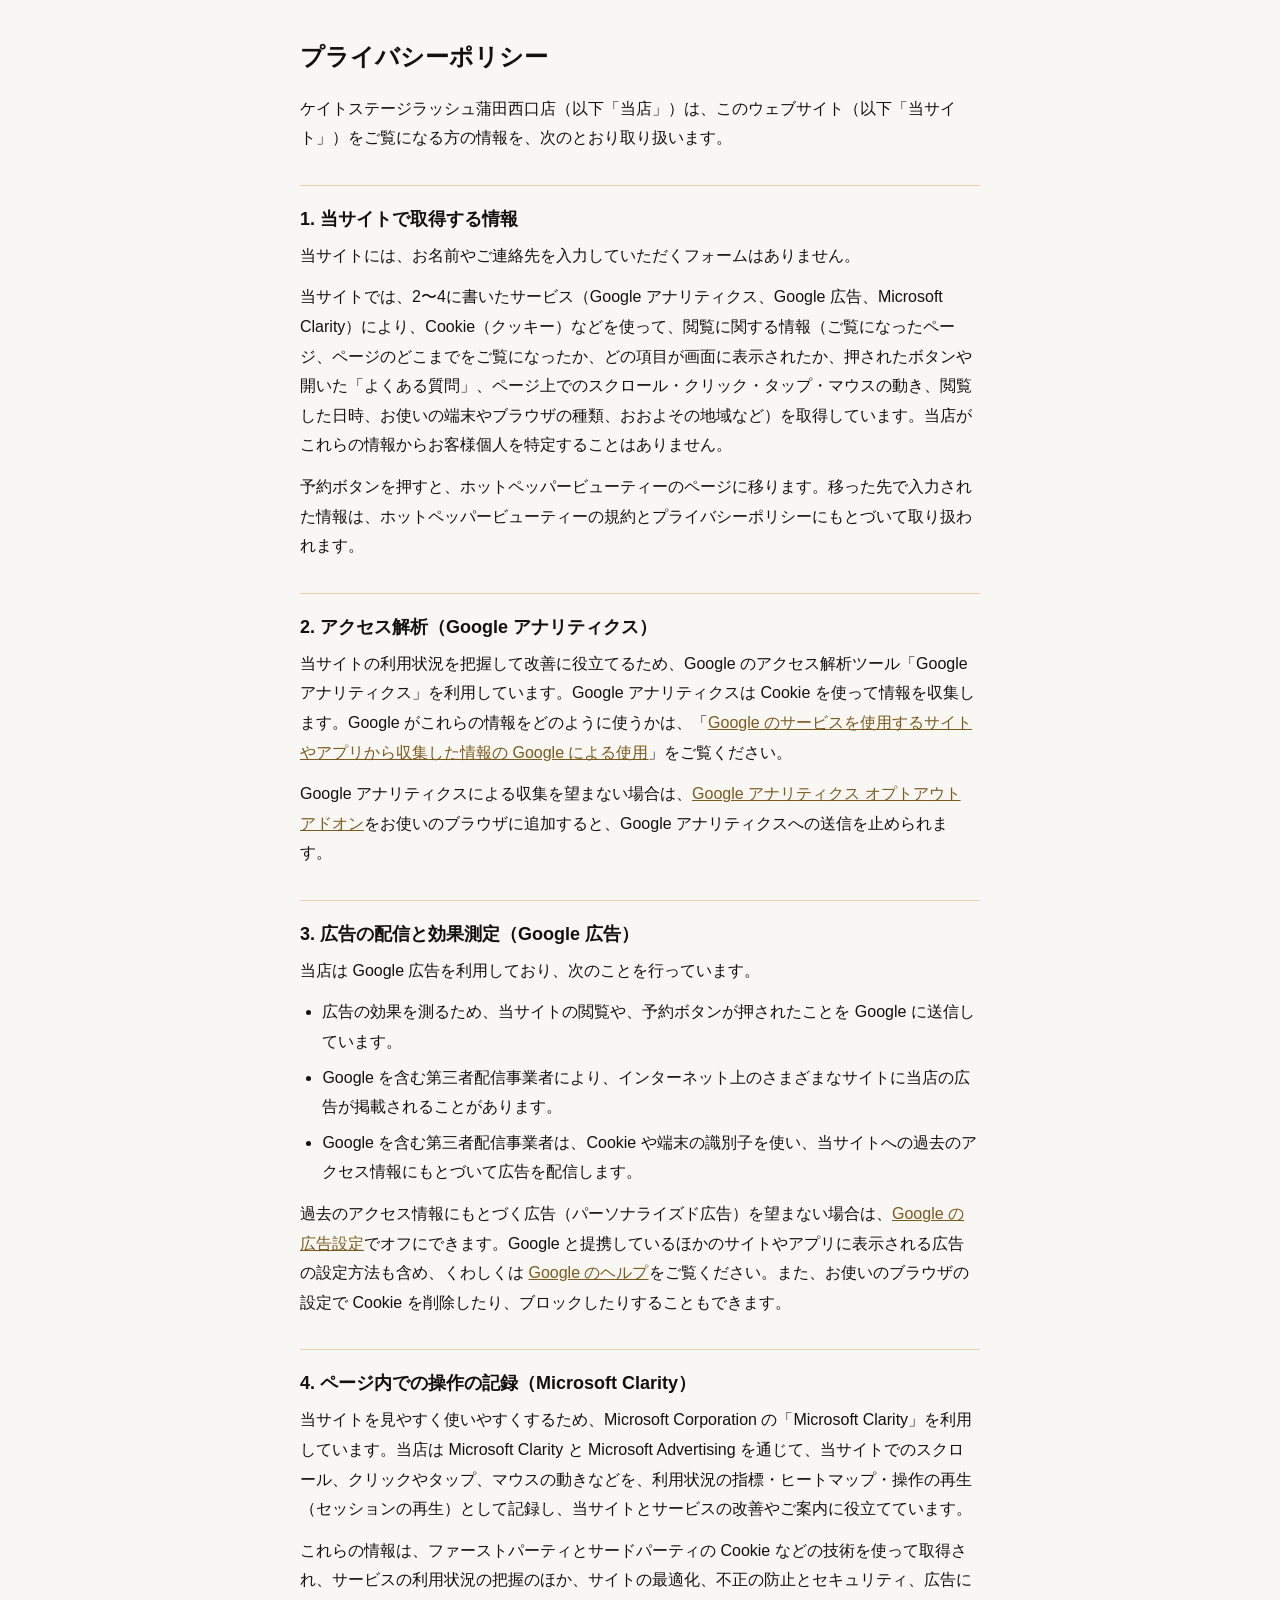
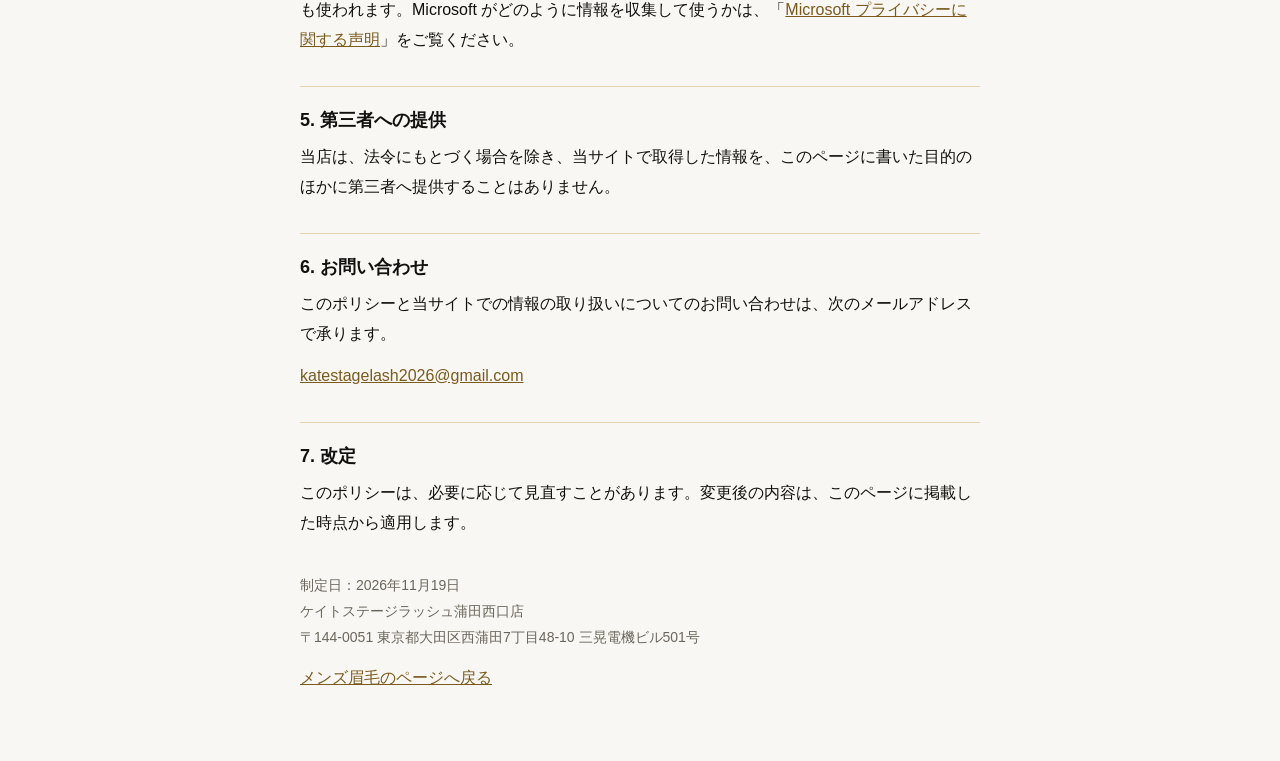
==== privacy.html @ f203ec4a "feat: メンズ眉毛ページに計測を入れる（GA4・Google 広告のコンバージョン・Clarity・プライバシーポリシー） - head に Google タグ（GA4 G-29VF3FWBLH・" ====
<!DOCTYPE html>
<html lang="ja">
<head>
<meta charset="UTF-8">
<meta name="viewport" content="width=device-width, initial-scale=1, viewport-fit=cover">
<meta name="theme-color" content="#111110">
<title>プライバシーポリシー｜KATE stage LASH 蒲田西口店 メンズ眉毛</title>
<meta name="description" content="KATE stage LASH 蒲田西口店（ケイトステージラッシュ）のメンズ眉毛ページでの、アクセス解析・広告と閲覧情報の取り扱いについて。">
<link rel="canonical" href="https://katestagelash.jp/KATE-HP/privacy.html">
<link rel="icon" type="image/svg+xml" href="assets/images/favicon.svg">
<style>
  :root { color-scheme: light; }
  body {
    margin: 0; background: #f8f7f3; color: #111110;
    font-family: 'Hiragino Sans', 'Hiragino Kaku Gothic ProN', 'Noto Sans JP', Meiryo, sans-serif;
    font-size: 16px; line-height: 1.85; -webkit-text-size-adjust: 100%;
  }
  main { max-width: 680px; margin: 0 auto; padding: 40px 20px calc(56px + env(safe-area-inset-bottom, 0px)); }
  h1 { margin: 0 0 20px; font-size: 24px; line-height: 1.4; }
  h2 { margin: 32px 0 8px; padding-top: 20px; border-top: 1px solid rgba(201, 164, 92, .45); font-size: 18px; line-height: 1.5; }
  p, ul { margin: 0 0 12px; }
  ul { padding-left: 1.4em; }
  li { margin-bottom: 6px; }
  a { color: #7a5a1d; overflow-wrap: anywhere; }
  .meta { margin-top: 36px; color: #6b665c; font-size: 14px; }
</style>
</head>
<body>
<main>
  <h1>プライバシーポリシー</h1>
  <p>ケイトステージラッシュ蒲田西口店（以下「当店」）は、このウェブサイト（以下「当サイト」）をご覧になる方の情報を、次のとおり取り扱います。</p>

  <h2>1. 当サイトで取得する情報</h2>
  <p>当サイトには、お名前やご連絡先を入力していただくフォームはありません。</p>
  <p>当サイトでは、2〜4に書いたサービス（Google アナリティクス、Google 広告、Microsoft Clarity）により、Cookie（クッキー）などを使って、閲覧に関する情報（ご覧になったページ、ページのどこまでをご覧になったか、どの項目が画面に表示されたか、押されたボタンや開いた「よくある質問」、ページ上でのスクロール・クリック・タップ・マウスの動き、閲覧した日時、お使いの端末やブラウザの種類、おおよその地域など）を取得しています。当店がこれらの情報からお客様個人を特定することはありません。</p>
  <p>予約ボタンを押すと、ホットペッパービューティーのページに移ります。移った先で入力された情報は、ホットペッパービューティーの規約とプライバシーポリシーにもとづいて取り扱われます。</p>

  <h2>2. アクセス解析（Google アナリティクス）</h2>
  <p>当サイトの利用状況を把握して改善に役立てるため、Google のアクセス解析ツール「Google アナリティクス」を利用しています。Google アナリティクスは Cookie を使って情報を収集します。Google がこれらの情報をどのように使うかは、「<a href="https://policies.google.com/technologies/partner-sites?hl=ja" target="_blank" rel="noopener">Google のサービスを使用するサイトやアプリから収集した情報の Google による使用</a>」をご覧ください。</p>
  <p>Google アナリティクスによる収集を望まない場合は、<a href="https://tools.google.com/dlpage/gaoptout?hl=ja" target="_blank" rel="noopener">Google アナリティクス オプトアウト アドオン</a>をお使いのブラウザに追加すると、Google アナリティクスへの送信を止められます。</p>

  <h2>3. 広告の配信と効果測定（Google 広告）</h2>
  <p>当店は Google 広告を利用しており、次のことを行っています。</p>
  <ul>
    <li>広告の効果を測るため、当サイトの閲覧や、予約ボタンが押されたことを Google に送信しています。</li>
    <li>Google を含む第三者配信事業者により、インターネット上のさまざまなサイトに当店の広告が掲載されることがあります。</li>
    <li>Google を含む第三者配信事業者は、Cookie や端末の識別子を使い、当サイトへの過去のアクセス情報にもとづいて広告を配信します。</li>
  </ul>
  <p>過去のアクセス情報にもとづく広告（パーソナライズド広告）を望まない場合は、<a href="https://www.google.com/settings/ads" target="_blank" rel="noopener">Google の広告設定</a>でオフにできます。Google と提携しているほかのサイトやアプリに表示される広告の設定方法も含め、くわしくは <a href="https://support.google.com/ads/answer/1660762?hl=ja" target="_blank" rel="noopener">Google のヘルプ</a>をご覧ください。また、お使いのブラウザの設定で Cookie を削除したり、ブロックしたりすることもできます。</p>

  <h2>4. ページ内での操作の記録（Microsoft Clarity）</h2>
  <p>当サイトを見やすく使いやすくするため、Microsoft Corporation の「Microsoft Clarity」を利用しています。当店は Microsoft Clarity と Microsoft Advertising を通じて、当サイトでのスクロール、クリックやタップ、マウスの動きなどを、利用状況の指標・ヒートマップ・操作の再生（セッションの再生）として記録し、当サイトとサービスの改善やご案内に役立てています。</p>
  <p>これらの情報は、ファーストパーティとサードパーティの Cookie などの技術を使って取得され、サービスの利用状況の把握のほか、サイトの最適化、不正の防止とセキュリティ、広告にも使われます。Microsoft がどのように情報を収集して使うかは、「<a href="https://www.microsoft.com/privacy/privacystatement" target="_blank" rel="noopener">Microsoft プライバシーに関する声明</a>」をご覧ください。</p>

  <h2>5. 第三者への提供</h2>
  <p>当店は、法令にもとづく場合を除き、当サイトで取得した情報を、このページに書いた目的のほかに第三者へ提供することはありません。</p>

  <h2>6. お問い合わせ</h2>
  <p>このポリシーと当サイトでの情報の取り扱いについてのお問い合わせは、次のメールアドレスで承ります。</p>
  <p><a href="mailto:katestagelash2026@gmail.com">katestagelash2026@gmail.com</a></p>

  <h2>7. 改定</h2>
  <p>このポリシーは、必要に応じて見直すことがあります。変更後の内容は、このページに掲載した時点から適用します。</p>

  <p class="meta">制定日：2026年11月19日<br>ケイトステージラッシュ蒲田西口店<br>〒144-0051 東京都大田区西蒲田7丁目48-10 三晃電機ビル501号</p>
  <p><a href="./">メンズ眉毛のページへ戻る</a></p>
</main>
</body>
</html>
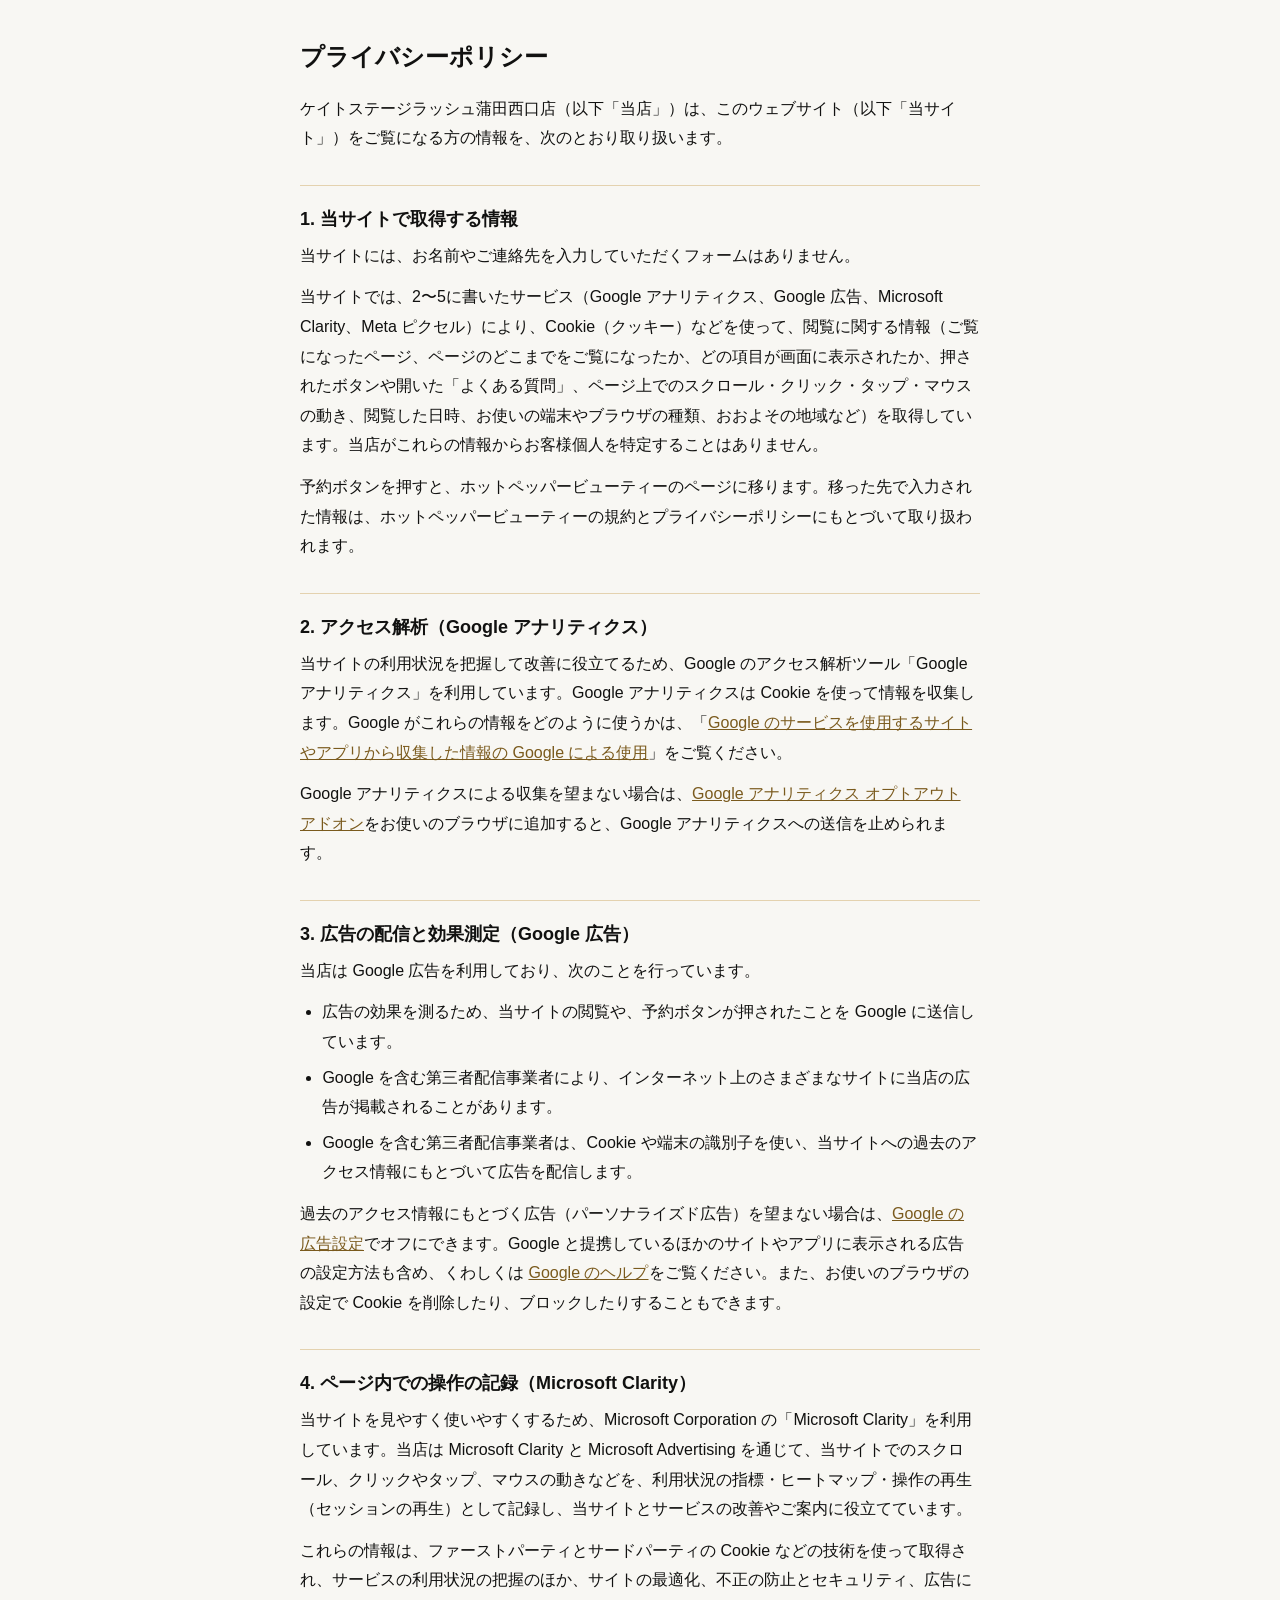
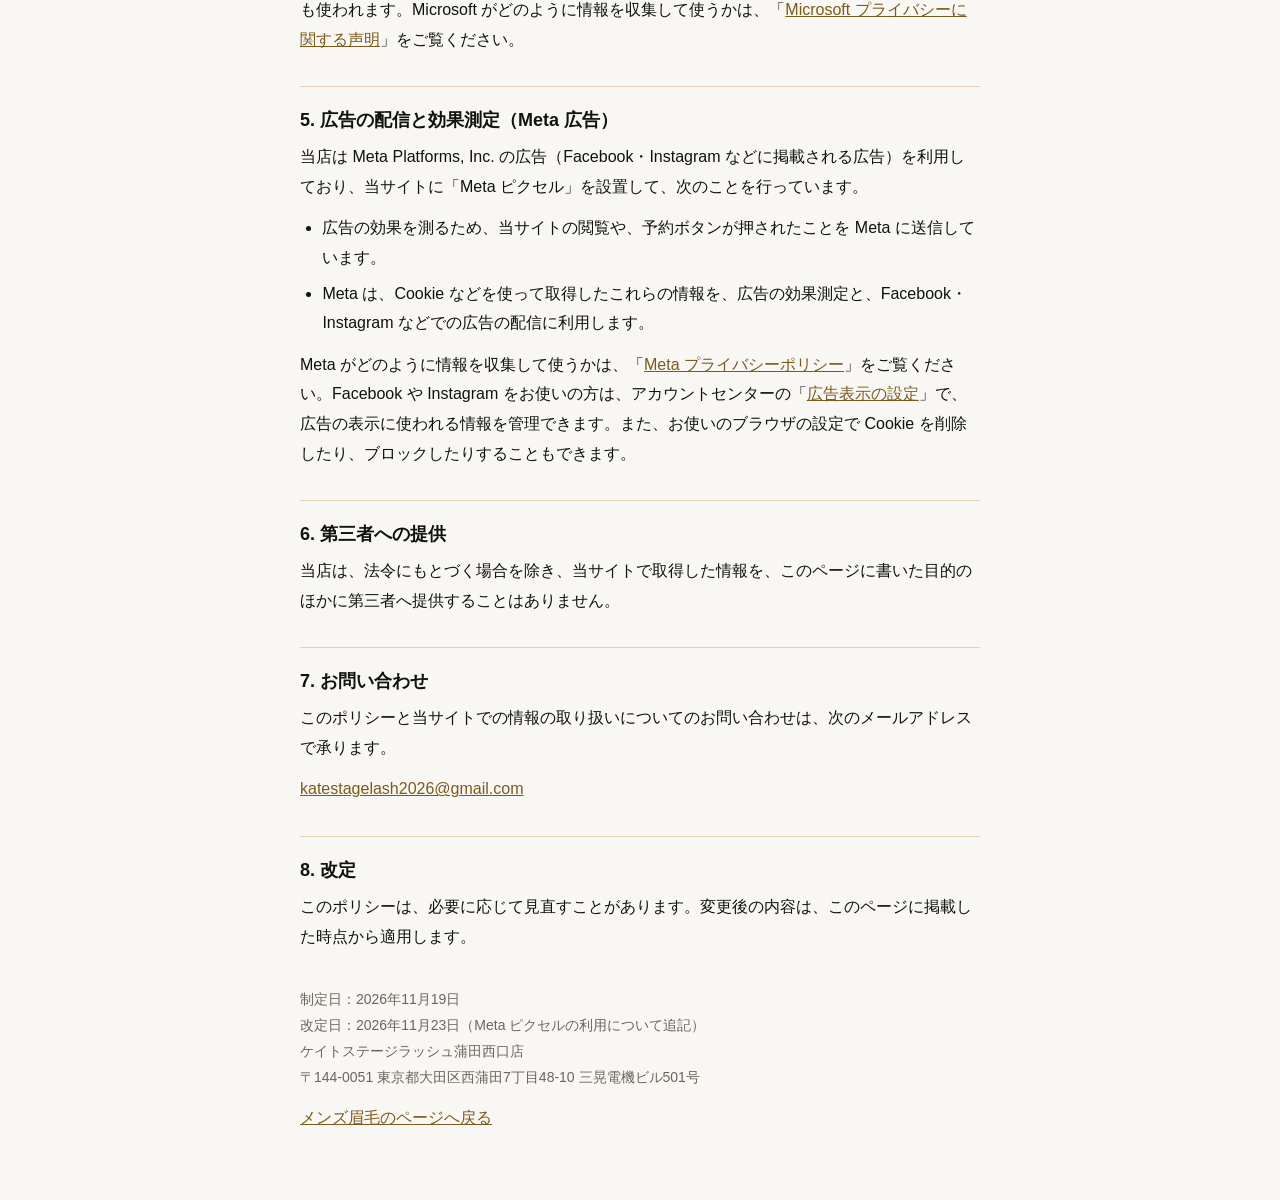
==== commit 2c69e9f9: "メンズ眉毛ページに Meta ピクセルを入れ、予約ボタンが押された時に Lead を送る - index.html：head に Meta ピクセル（女性向け LP と同じデータセット「ケイト広告」2" ====
--- a/privacy.html
+++ b/privacy.html
@@ -32,7 +32,7 @@
 
   <h2>1. 当サイトで取得する情報</h2>
   <p>当サイトには、お名前やご連絡先を入力していただくフォームはありません。</p>
-  <p>当サイトでは、2〜4に書いたサービス（Google アナリティクス、Google 広告、Microsoft Clarity）により、Cookie（クッキー）などを使って、閲覧に関する情報（ご覧になったページ、ページのどこまでをご覧になったか、どの項目が画面に表示されたか、押されたボタンや開いた「よくある質問」、ページ上でのスクロール・クリック・タップ・マウスの動き、閲覧した日時、お使いの端末やブラウザの種類、おおよその地域など）を取得しています。当店がこれらの情報からお客様個人を特定することはありません。</p>
+  <p>当サイトでは、2〜5に書いたサービス（Google アナリティクス、Google 広告、Microsoft Clarity、Meta ピクセル）により、Cookie（クッキー）などを使って、閲覧に関する情報（ご覧になったページ、ページのどこまでをご覧になったか、どの項目が画面に表示されたか、押されたボタンや開いた「よくある質問」、ページ上でのスクロール・クリック・タップ・マウスの動き、閲覧した日時、お使いの端末やブラウザの種類、おおよその地域など）を取得しています。当店がこれらの情報からお客様個人を特定することはありません。</p>
   <p>予約ボタンを押すと、ホットペッパービューティーのページに移ります。移った先で入力された情報は、ホットペッパービューティーの規約とプライバシーポリシーにもとづいて取り扱われます。</p>
 
   <h2>2. アクセス解析（Google アナリティクス）</h2>
@@ -52,17 +52,25 @@
   <p>当サイトを見やすく使いやすくするため、Microsoft Corporation の「Microsoft Clarity」を利用しています。当店は Microsoft Clarity と Microsoft Advertising を通じて、当サイトでのスクロール、クリックやタップ、マウスの動きなどを、利用状況の指標・ヒートマップ・操作の再生（セッションの再生）として記録し、当サイトとサービスの改善やご案内に役立てています。</p>
   <p>これらの情報は、ファーストパーティとサードパーティの Cookie などの技術を使って取得され、サービスの利用状況の把握のほか、サイトの最適化、不正の防止とセキュリティ、広告にも使われます。Microsoft がどのように情報を収集して使うかは、「<a href="https://www.microsoft.com/privacy/privacystatement" target="_blank" rel="noopener">Microsoft プライバシーに関する声明</a>」をご覧ください。</p>
 
-  <h2>5. 第三者への提供</h2>
+  <h2>5. 広告の配信と効果測定（Meta 広告）</h2>
+  <p>当店は Meta Platforms, Inc. の広告（Facebook・Instagram などに掲載される広告）を利用しており、当サイトに「Meta ピクセル」を設置して、次のことを行っています。</p>
+  <ul>
+    <li>広告の効果を測るため、当サイトの閲覧や、予約ボタンが押されたことを Meta に送信しています。</li>
+    <li>Meta は、Cookie などを使って取得したこれらの情報を、広告の効果測定と、Facebook・Instagram などでの広告の配信に利用します。</li>
+  </ul>
+  <p>Meta がどのように情報を収集して使うかは、「<a href="https://www.facebook.com/privacy/policy/" target="_blank" rel="noopener">Meta プライバシーポリシー</a>」をご覧ください。Facebook や Instagram をお使いの方は、アカウントセンターの「<a href="https://accountscenter.facebook.com/ads/" target="_blank" rel="noopener">広告表示の設定</a>」で、広告の表示に使われる情報を管理できます。また、お使いのブラウザの設定で Cookie を削除したり、ブロックしたりすることもできます。</p>
+
+  <h2>6. 第三者への提供</h2>
   <p>当店は、法令にもとづく場合を除き、当サイトで取得した情報を、このページに書いた目的のほかに第三者へ提供することはありません。</p>
 
-  <h2>6. お問い合わせ</h2>
+  <h2>7. お問い合わせ</h2>
   <p>このポリシーと当サイトでの情報の取り扱いについてのお問い合わせは、次のメールアドレスで承ります。</p>
   <p><a href="mailto:katestagelash2026@gmail.com">katestagelash2026@gmail.com</a></p>
 
-  <h2>7. 改定</h2>
+  <h2>8. 改定</h2>
   <p>このポリシーは、必要に応じて見直すことがあります。変更後の内容は、このページに掲載した時点から適用します。</p>
 
-  <p class="meta">制定日：2026年11月19日<br>ケイトステージラッシュ蒲田西口店<br>〒144-0051 東京都大田区西蒲田7丁目48-10 三晃電機ビル501号</p>
+  <p class="meta">制定日：2026年11月19日<br>改定日：2026年11月23日（Meta ピクセルの利用について追記）<br>ケイトステージラッシュ蒲田西口店<br>〒144-0051 東京都大田区西蒲田7丁目48-10 三晃電機ビル501号</p>
   <p><a href="./">メンズ眉毛のページへ戻る</a></p>
 </main>
 </body>
